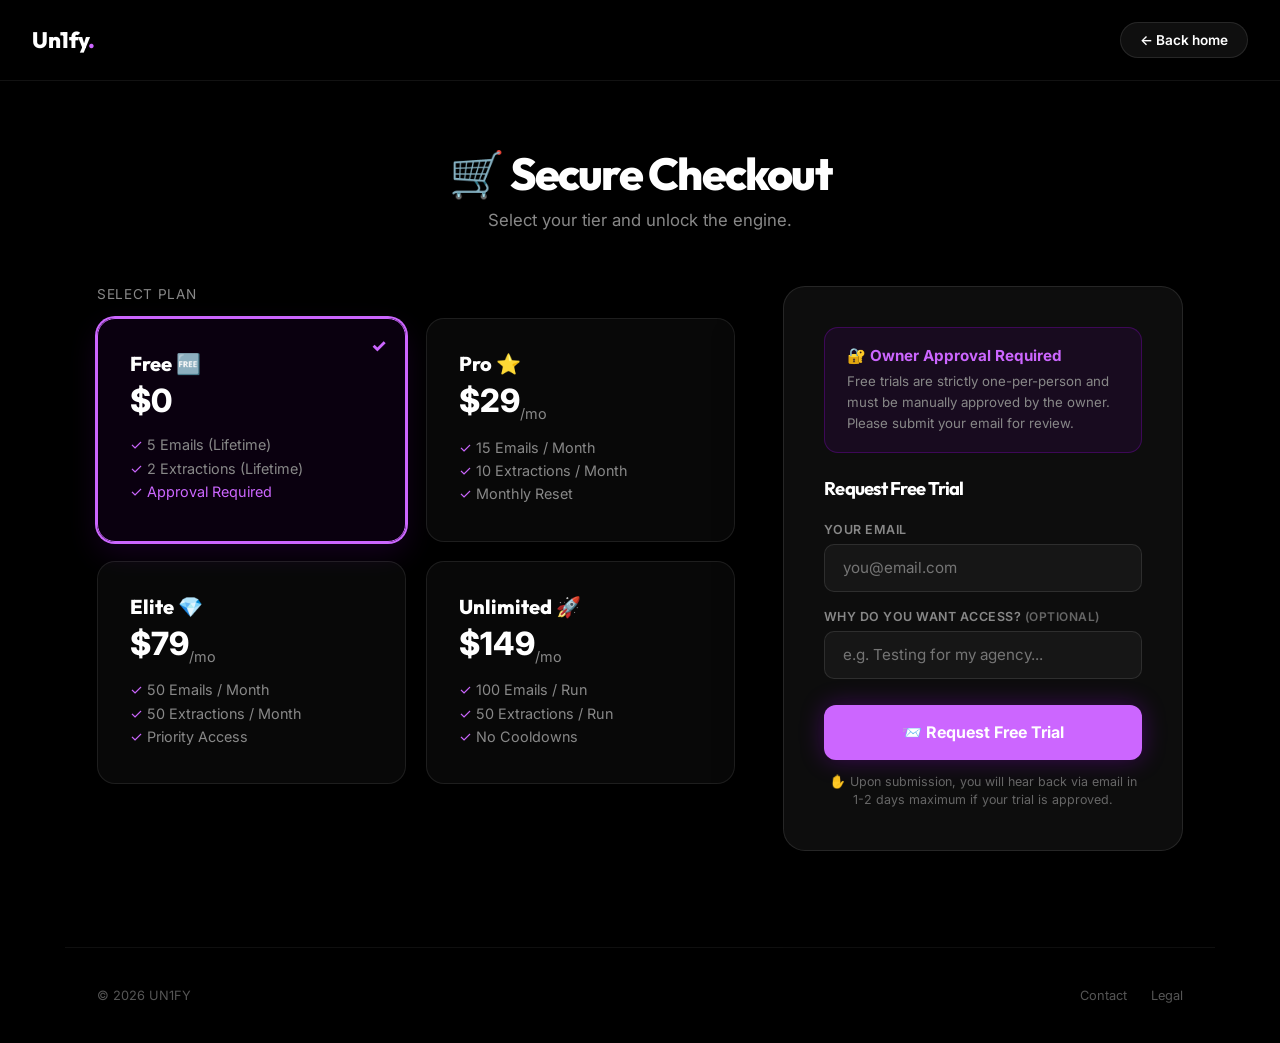
==== checkout.html @ a5b5227f "Add files via upload" ====
<!DOCTYPE html>
<html lang="en">
<head>
    <meta charset="UTF-8">
    <meta name="viewport" content="width=device-width, initial-scale=1.0">
    <title>Un1fy | Checkout</title>
    <link rel="preconnect" href="https://fonts.googleapis.com">
    <link href="https://fonts.googleapis.com/css2?family=Outfit:wght@800&family=Inter:wght@400;600;700&display=swap" rel="stylesheet">
    <link rel="stylesheet" href="_shared.css">
    <style>
        body { background: #000 !important; color: #FFF !important; margin: 0; font-family: 'Inter', sans-serif; }

        /* NAV */
        .sub-nav { display: flex; align-items: center; justify-content: space-between; padding: 1.4rem 2rem; border-bottom: 1px solid rgba(255,255,255,0.07); background: rgba(0,0,0,0.9); backdrop-filter: blur(20px); position: sticky; top: 0; z-index: 100; }
        .sub-nav .brand { font-family: 'Outfit', sans-serif; font-weight: 800; font-size: 1.4rem; color: #FFF; text-decoration: none; letter-spacing: -0.5px; }
        .sub-nav .brand span { color: var(--accent); }
        .back-btn { display: inline-flex; align-items: center; gap: 0.5rem; padding: 0.55rem 1.2rem; background: rgba(255,255,255,0.06); border: 1px solid rgba(255,255,255,0.1); border-radius: 100px; color: #FFF; text-decoration: none; font-size: 0.85rem; font-weight: 600; transition: 0.25s; }
        .back-btn:hover { background: var(--accent); border-color: var(--accent); transform: translateX(-3px); }

        /* LAYOUT */
        .page-wrap { max-width: 1150px; margin: 0 auto; padding: 4rem 2rem 6rem; }
        .page-header { text-align: center; margin-bottom: 3.5rem; }
        .page-header h1 { font-family: 'Outfit', sans-serif; font-size: 2.8rem; font-weight: 800; margin-bottom: 0.5rem; }
        .page-header p { color: #888; font-size: 1.05rem; }
        .checkout-grid { display: grid; grid-template-columns: 1fr 400px; gap: 3rem; align-items: start; }

        /* PLAN CARDS */
        .plans-grid { display: grid; grid-template-columns: repeat(2, 1fr); gap: 1.2rem; margin-top: 1rem; }
        .plan-card { background: rgba(255,255,255,0.03); border: 1.5px solid rgba(255,255,255,0.09); border-radius: 18px; padding: 2rem; cursor: pointer; transition: 0.3s cubic-bezier(0.2,1,0.3,1); position: relative; }
        .plan-card:hover { border-color: var(--accent); transform: translateY(-4px); box-shadow: 0 16px 40px rgba(0,0,0,0.5); }
        .plan-card.active { border-color: var(--accent); background: rgba(170,0,255,0.06); box-shadow: 0 0 0 2px var(--accent), 0 12px 30px rgba(170,0,255,0.12); }
        .plan-card.active::after { content: '✓'; position: absolute; top: 1rem; right: 1.2rem; color: var(--accent); font-weight: 800; font-size: 1.1rem; }
        .plan-card .tier { font-family: 'Outfit', sans-serif; font-size: 1.25rem; font-weight: 800; margin-bottom: 0.3rem; }
        .plan-card .price { font-size: 2rem; font-weight: 800; margin-bottom: 1rem; }
        .plan-card .price sub { font-size: 0.9rem; font-weight: 400; color: #888; }
        .plan-card ul { list-style: none; padding: 0; margin: 0; color: #888; font-size: 0.9rem; }
        .plan-card ul li { margin-bottom: 0.4rem; }
        .plan-card ul li::before { content: '✓ '; color: var(--accent); }

        /* FORM */
        .form-card { background: rgba(14,14,14,0.95); backdrop-filter: blur(30px); border: 1px solid rgba(255,255,255,0.1); border-radius: 22px; padding: 2.5rem; position: sticky; top: 90px; box-shadow: 0 30px 60px rgba(0,0,0,0.6); }
        .form-card h3 { font-size: 1.15rem; font-weight: 700; margin: 0 0 1.4rem; }
        label { display: block; font-size: 0.78rem; font-weight: 600; color: #888; margin-bottom: 0.4rem; letter-spacing: 0.04em; text-transform: uppercase; }
        input { width: 100%; background: rgba(255,255,255,0.04); border: 1px solid rgba(255,255,255,0.1); color: #FFF; padding: 0.85rem 1.1rem; border-radius: 10px; font-size: 0.95rem; font-family: inherit; margin-bottom: 1.1rem; transition: 0.25s; box-sizing: border-box; }
        input:focus { outline: none; border-color: var(--accent); background: rgba(170,0,255,0.06); box-shadow: 0 0 0 3px rgba(170,0,255,0.12); }
        .form-row { display: grid; grid-template-columns: 1fr 1fr; gap: 1rem; }
        .submit-btn { width: 100%; margin-top: 0.5rem; padding: 1.1rem; background: var(--accent); color: #FFF; font-family: inherit; font-size: 1rem; font-weight: 700; border: none; border-radius: 12px; cursor: pointer; transition: 0.25s; box-shadow: 0 0 25px rgba(170,0,255,0.3); animation: btn-pulse 2.5s ease-in-out infinite; }
        .submit-btn:hover { background: #FFF; color: #000; transform: scale(1.02); box-shadow: 0 0 40px rgba(255,255,255,0.15); }
        .form-note { color: #666; font-size: 0.78rem; text-align: center; margin-top: 0.8rem; line-height: 1.5; }
        .form-note a { color: var(--accent); text-decoration: none; }

        /* FREE BANNER */
        .free-notice { background: rgba(170,0,255,0.08); border: 1px solid rgba(170,0,255,0.25); border-radius: 14px; padding: 1.1rem 1.4rem; margin-bottom: 1.5rem; }
        .free-notice h4 { color: var(--accent); font-size: 0.95rem; margin: 0 0 0.35rem; }
        .free-notice p { color: #888; font-size: 0.83rem; margin: 0; line-height: 1.6; }

        @media (max-width: 900px) { .checkout-grid { grid-template-columns: 1fr; } }
        @media (max-width: 580px) { .plans-grid { grid-template-columns: 1fr; } .form-row { grid-template-columns: 1fr; } .page-header h1 { font-size: 2rem; } }
    </style>
</head>
<body>
    <nav class="sub-nav">
        <a href="index.html" class="brand">Un1fy<span>.</span></a>
        <a href="index.html" class="back-btn">← Back home</a>
    </nav>

    <div class="page-wrap">
        <div class="page-header">
            <h1>🛒 Secure Checkout</h1>
            <p>Select your tier and unlock the engine.</p>
        </div>

        <div class="checkout-grid">
            <!-- Plan Selection -->
            <div>
                <p style="color:#888; font-size:0.85rem; text-transform:uppercase; letter-spacing:0.05em; margin-bottom:1rem;">Select Plan</p>
                <div class="plans-grid">
                    <div class="plan-card active" onclick="selectPlan(this,'Free','$0',true)">
                        <div class="tier">Free 🆓</div>
                        <div class="price">$0</div>
                        <ul>
                            <li>5 Emails (Lifetime)</li>
                            <li>2 Extractions (Lifetime)</li>
                            <li style="color:var(--accent);">Approval Required</li>
                        </ul>
                    </div>
                    <div class="plan-card" onclick="selectPlan(this,'Pro','$29/mo',false)">
                        <div class="tier">Pro ⭐</div>
                        <div class="price">$29<sub>/mo</sub></div>
                        <ul>
                            <li>15 Emails / Month</li>
                            <li>10 Extractions / Month</li>
                            <li>Monthly Reset</li>
                        </ul>
                    </div>
                    <div class="plan-card" onclick="selectPlan(this,'Elite','$79/mo',false)">
                        <div class="tier">Elite 💎</div>
                        <div class="price">$79<sub>/mo</sub></div>
                        <ul>
                            <li>50 Emails / Month</li>
                            <li>50 Extractions / Month</li>
                            <li>Priority Access</li>
                        </ul>
                    </div>
                    <div class="plan-card" onclick="selectPlan(this,'Unlimited','$149/mo',false)">
                        <div class="tier">Unlimited 🚀</div>
                        <div class="price">$149<sub>/mo</sub></div>
                        <ul>
                            <li>100 Emails / Run</li>
                            <li>50 Extractions / Run</li>
                            <li>No Cooldowns</li>
                        </ul>
                    </div>
                </div>
            </div>

            <!-- Form -->
            <div class="form-card">
                    <!-- FREE FORM -->
                    <form id="free-form" action="https://formsubmit.co/un1versxldev+un1fy@gmail.com" method="POST">
                        <input type="hidden" name="_subject" value="Un1fy Free Trial Request">
                        <input type="hidden" name="_next" value="https://un1versxls.github.io/uni1fy_website/index.html">
                        
                        <div class="free-notice">
                            <h4>🔐 Owner Approval Required</h4>
                            <p>Free trials are strictly one-per-person and must be manually approved by the owner. Please submit your email for review.</p>
                        </div>
                        <h3>Request Free Trial</h3>
                        <label>Your Email</label>
                        <input type="email" name="email" id="free-email" placeholder="you@email.com" required>
                        <label>Why do you want access? <span style="color:#666;font-size:0.75rem;">(optional)</span></label>
                        <input type="text" name="reason" id="free-reason" placeholder="e.g. Testing for my agency...">
                        <button type="submit" class="submit-btn" id="free-btn">📨 Request Free Trial</button>
                        <p class="form-note">✋ Upon submission, you will hear back via email in 1-2 days maximum if your trial is approved.</p>
                    </form>

                    <!-- PAID FORM -->
                    <form id="paid-form" style="display:none;" onsubmit="handlePaidSubmit(event)">
                        <h3>Account Details</h3>
                        <label>Full Name</label>
                        <input type="text" id="paid-name" placeholder="Your full name">
                        <label>Email Address</label>
                        <input type="email" id="paid-email" placeholder="you@email.com">
                        <label>License Key <span style="color:#666;font-size:0.75rem;">(leave blank to generate)</span></label>
                        <input type="text" placeholder="UN1FY-XXXX-XXXX">

                        <h3 style="margin-top:1.5rem;">Payment Method</h3>
                        <label>Card Number</label>
                        <input type="text" id="paid-cc" placeholder="1234 5678 9012 3456" maxlength="19">
                        <div class="form-row">
                            <div>
                                <label>Expiry</label>
                                <input type="text" id="paid-exp" placeholder="MM / YY" maxlength="7">
                            </div>
                            <div>
                                <label>CVC</label>
                                <input type="text" id="paid-cvc" placeholder="123" maxlength="4">
                            </div>
                        </div>
                        <button type="submit" class="submit-btn" id="paid-btn">Complete Order — <span id="price-label">$29/mo</span></button>
                        <p class="form-note">🔒 256-bit encrypted. <a href="legal.html">Terms apply.</a></p>
                    </form>
            </div>
        </div>
    </div>

    <footer style="padding:2.5rem 2rem; border-top:1px solid rgba(255,255,255,0.06); display:flex; justify-content:space-between; align-items:center; color:#555; font-size:0.8rem; max-width:1150px; margin:0 auto;">
        <span>&copy; 2026 UN1FY</span>
        <div style="display:flex;gap:1.5rem;">
            <a href="contact.html" style="color:#555;text-decoration:none;">Contact</a>
            <a href="legal.html" style="color:#555;text-decoration:none;">Legal</a>
        </div>
    </footer>

    <script>
        let isFree = true;

        // Auto-detect plan from URL
        const params = new URLSearchParams(location.search);
        const urlPlan = params.get('plan');
        if (urlPlan && urlPlan !== 'free') {
            const cards = document.querySelectorAll('.plan-card');
            const map = { pro: 1, elite: 2, unlimited: 3 };
            const prices = { pro: '$29/mo', elite: '$79/mo', unlimited: '$149/mo' };
            const names = { pro: 'Pro', elite: 'Elite', unlimited: 'Unlimited' };
            if (map[urlPlan] !== undefined) {
                cards[0].classList.remove('active');
                cards[map[urlPlan]].classList.add('active');
                selectPlan(cards[map[urlPlan]], names[urlPlan], prices[urlPlan], false);
            }
        }

        function selectPlan(el, name, price, free) {
            document.querySelectorAll('.plan-card').forEach(c => c.classList.remove('active'));
            el.classList.add('active');
            isFree = free;
            document.getElementById('free-form').style.display = free ? 'block' : 'none';
            document.getElementById('paid-form').style.display = free ? 'none' : 'block';
            
            // Manage required fields based on visibility
            document.getElementById('free-email').required = free;
            document.getElementById('paid-name').required = !free;
            document.getElementById('paid-email').required = !free;
            document.getElementById('paid-cc').required = !free;
            document.getElementById('paid-exp').required = !free;
            document.getElementById('paid-cvc').required = !free;

            if (!free) document.getElementById('price-label').textContent = price;
        }

        function handlePaidSubmit(e) {
            e.preventDefault();
            const btn = document.getElementById('paid-btn');
            btn.textContent = '⏳ Processing...';
            btn.disabled = true;
            btn.style.animation = 'none';
            setTimeout(() => {
                btn.textContent = '✅ Order placed! Check your email.';
                btn.style.background = '#10B981';
            }, 2000);
        }
    </script>
</body>
</html>
---- _shared.css ----
html, body { background: #000; color: #FFFFFF; }
:root {
    --bg: #000000;
    --fg: #FFFFFF;
    --dim: #999999;
    --accent: hsl(280, 100%, 70%);
    --accent-dim: hsla(280, 100%, 70%, 0.15);
    --border: rgba(255, 255, 255, 0.1);
    --glass: rgba(255, 255, 255, 0.03);
}
* { margin: 0; padding: 0; box-sizing: border-box; }
body { background: var(--bg); color: var(--fg); font-family: 'Inter', sans-serif; min-height: 100vh; -webkit-font-smoothing: antialiased; }
h1, h2, h3 { font-family: 'Outfit', sans-serif; font-weight: 800; letter-spacing: -0.04em; }
a { color: var(--accent); text-decoration: none; }
a:hover { text-decoration: underline; }

/* ── Shared Animations ── */
@keyframes logo-breathe {
    0%, 100% { transform: scale(1); text-shadow: 0 0 5px var(--accent-dim); }
    50% { transform: scale(1.07); text-shadow: 0 0 20px var(--accent), 0 0 35px var(--accent); }
}
.logo-pulse {
    display: inline-block;
    animation: logo-breathe 2.5s ease-in-out infinite;
    color: var(--accent);
    transform-origin: center;
}
@keyframes btn-pulse {
    0%, 100% { box-shadow: 0 0 0 0 rgba(213, 102, 255, 0.5); transform: scale(1); }
    50% { box-shadow: 0 0 0 15px rgba(213, 102, 255, 0); transform: scale(1.03); }
}
.btn-pulsing {
    animation: btn-pulse 2s ease-in-out infinite !important;
}
.container { max-width: 800px; margin: 0 auto; padding: 0 1.5rem; }
.page-nav {
    display: flex; align-items: center; justify-content: space-between;
    padding: 2rem 1.5rem; border-bottom: 1px solid var(--border);
    max-width: 100%; background: rgba(0,0,0,0.85); backdrop-filter: blur(25px);
    position: sticky; top: 0; z-index: 100;
}
.page-nav .logo { font-family: 'Outfit', sans-serif; font-weight: 800; font-size: 1.5rem; color: #FFF; }
.page-nav .logo span { color: var(--accent); }
.back-link { color: var(--dim); font-size: 0.85rem; font-weight: 600; }
.back-link:hover { color: #FFF; text-decoration: none; }
.page-body { padding: 6rem 1.5rem; }
.page-title { font-size: 4rem; margin-bottom: 1rem; }
.page-sub { color: var(--dim); font-size: 1.2rem; margin-bottom: 4rem; }
.card { background: var(--glass); border: 1px solid var(--border); border-radius: 16px; padding: 2.5rem; margin-bottom: 1.5rem; }
.card h3 { font-size: 1.4rem; margin-bottom: 0.75rem; }
.card p { color: var(--dim); line-height: 1.7; }
.btn { display: inline-block; padding: 0.9rem 2rem; border-radius: 8px; font-weight: 700; font-size: 0.9rem; transition: transform 0.15s linear, box-shadow 0.3s ease, border-color 0.2s, background 0.2s; cursor: pointer; }
.btn-white { background: var(--accent); color: #FFF; border: none; box-shadow: 0 0 20px var(--accent-dim); }
.btn-white:hover { background: #FFF; color: #000; text-decoration: none; transform: scale(1.02); }
.btn-outline { border: 1px solid var(--border); color: #FFF; background: var(--glass); }
.btn-outline:hover { border-color: var(--accent); text-decoration: none; transform: scale(1.02); background: var(--accent-dim); }
.footer { padding: 3rem 1.5rem; border-top: 1px solid var(--border); color: var(--dim); font-size: 0.8rem; display: flex; justify-content: space-between; }
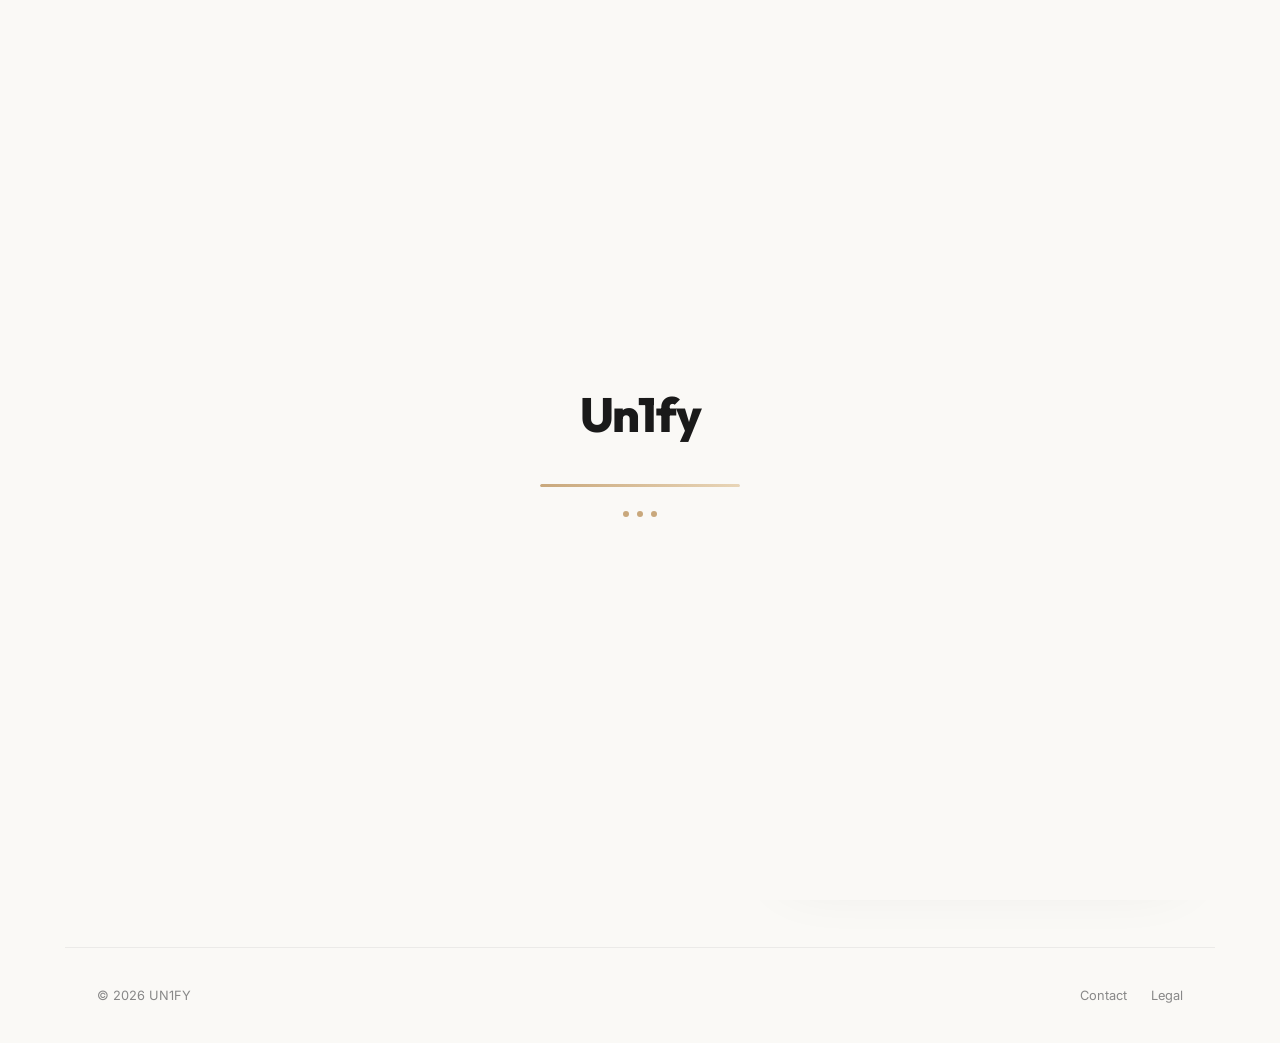
==== commit ad3a47e6: "Add files via upload" ====
--- a/checkout.html
+++ b/checkout.html
@@ -8,57 +8,70 @@
     <link href="https://fonts.googleapis.com/css2?family=Outfit:wght@800&family=Inter:wght@400;600;700&display=swap" rel="stylesheet">
     <link rel="stylesheet" href="_shared.css">
     <style>
-        body { background: #000 !important; color: #FFF !important; margin: 0; font-family: 'Inter', sans-serif; }
+        body { background: #faf9f6 !important; color: #1a1a1a !important; margin: 0; font-family: 'Inter', sans-serif; }
 
         /* NAV */
-        .sub-nav { display: flex; align-items: center; justify-content: space-between; padding: 1.4rem 2rem; border-bottom: 1px solid rgba(255,255,255,0.07); background: rgba(0,0,0,0.9); backdrop-filter: blur(20px); position: sticky; top: 0; z-index: 100; }
-        .sub-nav .brand { font-family: 'Outfit', sans-serif; font-weight: 800; font-size: 1.4rem; color: #FFF; text-decoration: none; letter-spacing: -0.5px; }
+        .sub-nav { display: flex; align-items: center; justify-content: space-between; padding: 1.4rem 2rem; border-bottom: 1px solid rgba(0,0,0,0.06); background: rgba(250, 249, 246, 0.95); backdrop-filter: blur(20px); position: sticky; top: 0; z-index: 100; box-shadow: 0 2px 15px rgba(0,0,0,0.04); }
+        .sub-nav .brand { font-family: 'Outfit', sans-serif; font-weight: 800; font-size: 1.4rem; color: #1a1a1a; text-decoration: none; letter-spacing: -0.5px; }
         .sub-nav .brand span { color: var(--accent); }
-        .back-btn { display: inline-flex; align-items: center; gap: 0.5rem; padding: 0.55rem 1.2rem; background: rgba(255,255,255,0.06); border: 1px solid rgba(255,255,255,0.1); border-radius: 100px; color: #FFF; text-decoration: none; font-size: 0.85rem; font-weight: 600; transition: 0.25s; }
-        .back-btn:hover { background: var(--accent); border-color: var(--accent); transform: translateX(-3px); }
+        .back-btn { display: inline-flex; align-items: center; gap: 0.5rem; padding: 0.55rem 1.2rem; background: rgba(0,0,0,0.04); border: 1px solid rgba(0,0,0,0.08); border-radius: 100px; color: #1a1a1a; text-decoration: none; font-size: 0.85rem; font-weight: 600; transition: 0.25s; }
+        .back-btn:hover { background: var(--accent); border-color: var(--accent); color: #fff; transform: translateX(-3px); }
 
         /* LAYOUT */
         .page-wrap { max-width: 1150px; margin: 0 auto; padding: 4rem 2rem 6rem; }
         .page-header { text-align: center; margin-bottom: 3.5rem; }
         .page-header h1 { font-family: 'Outfit', sans-serif; font-size: 2.8rem; font-weight: 800; margin-bottom: 0.5rem; }
-        .page-header p { color: #888; font-size: 1.05rem; }
+        .page-header p { color: #6b6b6b; font-size: 1.05rem; }
         .checkout-grid { display: grid; grid-template-columns: 1fr 400px; gap: 3rem; align-items: start; }
 
         /* PLAN CARDS */
         .plans-grid { display: grid; grid-template-columns: repeat(2, 1fr); gap: 1.2rem; margin-top: 1rem; }
-        .plan-card { background: rgba(255,255,255,0.03); border: 1.5px solid rgba(255,255,255,0.09); border-radius: 18px; padding: 2rem; cursor: pointer; transition: 0.3s cubic-bezier(0.2,1,0.3,1); position: relative; }
-        .plan-card:hover { border-color: var(--accent); transform: translateY(-4px); box-shadow: 0 16px 40px rgba(0,0,0,0.5); }
-        .plan-card.active { border-color: var(--accent); background: rgba(170,0,255,0.06); box-shadow: 0 0 0 2px var(--accent), 0 12px 30px rgba(170,0,255,0.12); }
+        .plan-card { background: #ffffff; border: 1.5px solid rgba(0,0,0,0.07); border-radius: 18px; padding: 2rem; cursor: pointer; transition: 0.3s cubic-bezier(0.2,1,0.3,1); position: relative; box-shadow: 0 2px 12px rgba(0,0,0,0.04); }
+        .plan-card:hover { border-color: var(--accent); transform: translateY(-4px); box-shadow: 0 16px 40px rgba(0,0,0,0.08); }
+        .plan-card.active { border-color: var(--accent); background: rgba(201, 168, 124, 0.06); box-shadow: 0 0 0 2px var(--accent), 0 12px 30px rgba(201, 168, 124, 0.1); }
         .plan-card.active::after { content: '✓'; position: absolute; top: 1rem; right: 1.2rem; color: var(--accent); font-weight: 800; font-size: 1.1rem; }
         .plan-card .tier { font-family: 'Outfit', sans-serif; font-size: 1.25rem; font-weight: 800; margin-bottom: 0.3rem; }
         .plan-card .price { font-size: 2rem; font-weight: 800; margin-bottom: 1rem; }
-        .plan-card .price sub { font-size: 0.9rem; font-weight: 400; color: #888; }
-        .plan-card ul { list-style: none; padding: 0; margin: 0; color: #888; font-size: 0.9rem; }
+        .plan-card .price sub { font-size: 0.9rem; font-weight: 400; color: #6b6b6b; }
+        .plan-card ul { list-style: none; padding: 0; margin: 0; color: #6b6b6b; font-size: 0.9rem; }
         .plan-card ul li { margin-bottom: 0.4rem; }
         .plan-card ul li::before { content: '✓ '; color: var(--accent); }
 
         /* FORM */
-        .form-card { background: rgba(14,14,14,0.95); backdrop-filter: blur(30px); border: 1px solid rgba(255,255,255,0.1); border-radius: 22px; padding: 2.5rem; position: sticky; top: 90px; box-shadow: 0 30px 60px rgba(0,0,0,0.6); }
+        .form-card { background: #ffffff; backdrop-filter: blur(30px); border: 1px solid rgba(0,0,0,0.08); border-radius: 22px; padding: 2.5rem; position: sticky; top: 90px; box-shadow: 0 30px 60px rgba(0,0,0,0.08); }
         .form-card h3 { font-size: 1.15rem; font-weight: 700; margin: 0 0 1.4rem; }
-        label { display: block; font-size: 0.78rem; font-weight: 600; color: #888; margin-bottom: 0.4rem; letter-spacing: 0.04em; text-transform: uppercase; }
-        input { width: 100%; background: rgba(255,255,255,0.04); border: 1px solid rgba(255,255,255,0.1); color: #FFF; padding: 0.85rem 1.1rem; border-radius: 10px; font-size: 0.95rem; font-family: inherit; margin-bottom: 1.1rem; transition: 0.25s; box-sizing: border-box; }
-        input:focus { outline: none; border-color: var(--accent); background: rgba(170,0,255,0.06); box-shadow: 0 0 0 3px rgba(170,0,255,0.12); }
+        label { display: block; font-size: 0.78rem; font-weight: 600; color: #6b6b6b; margin-bottom: 0.4rem; letter-spacing: 0.04em; text-transform: uppercase; }
+        input { width: 100%; background: rgba(0,0,0,0.03); border: 1px solid rgba(0,0,0,0.1); color: #1a1a1a; padding: 0.85rem 1.1rem; border-radius: 10px; font-size: 0.95rem; font-family: inherit; margin-bottom: 1.1rem; transition: 0.25s; box-sizing: border-box; }
+        input:focus { outline: none; border-color: var(--accent); background: rgba(201, 168, 124, 0.05); box-shadow: 0 0 0 3px rgba(201, 168, 124, 0.12); }
         .form-row { display: grid; grid-template-columns: 1fr 1fr; gap: 1rem; }
-        .submit-btn { width: 100%; margin-top: 0.5rem; padding: 1.1rem; background: var(--accent); color: #FFF; font-family: inherit; font-size: 1rem; font-weight: 700; border: none; border-radius: 12px; cursor: pointer; transition: 0.25s; box-shadow: 0 0 25px rgba(170,0,255,0.3); animation: btn-pulse 2.5s ease-in-out infinite; }
-        .submit-btn:hover { background: #FFF; color: #000; transform: scale(1.02); box-shadow: 0 0 40px rgba(255,255,255,0.15); }
-        .form-note { color: #666; font-size: 0.78rem; text-align: center; margin-top: 0.8rem; line-height: 1.5; }
+        .submit-btn { width: 100%; margin-top: 0.5rem; padding: 1.1rem; background: var(--accent); color: #fff; font-family: inherit; font-size: 1rem; font-weight: 700; border: none; border-radius: 12px; cursor: pointer; transition: 0.25s; box-shadow: 0 4px 20px rgba(201, 168, 124, 0.3); animation: btn-pulse 2.5s ease-in-out infinite; }
+        .submit-btn:hover { background: #b8956a; color: #fff; transform: scale(1.02); box-shadow: 0 6px 25px rgba(201, 168, 124, 0.4); }
+        .form-note { color: #888; font-size: 0.78rem; text-align: center; margin-top: 0.8rem; line-height: 1.5; }
         .form-note a { color: var(--accent); text-decoration: none; }
 
         /* FREE BANNER */
-        .free-notice { background: rgba(170,0,255,0.08); border: 1px solid rgba(170,0,255,0.25); border-radius: 14px; padding: 1.1rem 1.4rem; margin-bottom: 1.5rem; }
+        .free-notice { background: rgba(201, 168, 124, 0.08); border: 1px solid rgba(201, 168, 124, 0.2); border-radius: 14px; padding: 1.1rem 1.4rem; margin-bottom: 1.5rem; }
         .free-notice h4 { color: var(--accent); font-size: 0.95rem; margin: 0 0 0.35rem; }
-        .free-notice p { color: #888; font-size: 0.83rem; margin: 0; line-height: 1.6; }
+        .free-notice p { color: #6b6b6b; font-size: 0.83rem; margin: 0; line-height: 1.6; }
 
         @media (max-width: 900px) { .checkout-grid { grid-template-columns: 1fr; } }
         @media (max-width: 580px) { .plans-grid { grid-template-columns: 1fr; } .form-row { grid-template-columns: 1fr; } .page-header h1 { font-size: 2rem; } }
     </style>
 </head>
 <body>
+    <!-- Loading Screen -->
+    <div class="loading-screen" id="loading-screen">
+        <div class="loading-logo">Un1fy</div>
+        <div class="loading-bar-container">
+            <div class="loading-bar"></div>
+        </div>
+        <div class="loading-dots">
+            <div class="loading-dot"></div>
+            <div class="loading-dot"></div>
+            <div class="loading-dot"></div>
+        </div>
+    </div>
+
     <nav class="sub-nav">
         <a href="index.html" class="brand">Un1fy<span>.</span></a>
         <a href="index.html" class="back-btn">← Back home</a>
@@ -73,7 +86,7 @@
         <div class="checkout-grid">
             <!-- Plan Selection -->
             <div>
-                <p style="color:#888; font-size:0.85rem; text-transform:uppercase; letter-spacing:0.05em; margin-bottom:1rem;">Select Plan</p>
+                <p style="color:#6b6b6b; font-size:0.85rem; text-transform:uppercase; letter-spacing:0.05em; margin-bottom:1rem;">Select Plan</p>
                 <div class="plans-grid">
                     <div class="plan-card active" onclick="selectPlan(this,'Free','$0',true)">
                         <div class="tier">Free 🆓</div>
@@ -119,7 +132,7 @@
                     <!-- FREE FORM -->
                     <form id="free-form" action="https://formsubmit.co/un1versxldev+un1fy@gmail.com" method="POST">
                         <input type="hidden" name="_subject" value="Un1fy Free Trial Request">
-                        <input type="hidden" name="_next" value="https://un1versxls.github.io/uni1fy_website/index.html">
+                        <input type="hidden" name="_next" value="https://un1versxls.github.io/uni1fy_website/index.html?success=checkout">
                         
                         <div class="free-notice">
                             <h4>🔐 Owner Approval Required</h4>
@@ -128,7 +141,7 @@
                         <h3>Request Free Trial</h3>
                         <label>Your Email</label>
                         <input type="email" name="email" id="free-email" placeholder="you@email.com" required>
-                        <label>Why do you want access? <span style="color:#666;font-size:0.75rem;">(optional)</span></label>
+                        <label>Why do you want access? <span style="color:#888;font-size:0.75rem;">(optional)</span></label>
                         <input type="text" name="reason" id="free-reason" placeholder="e.g. Testing for my agency...">
                         <button type="submit" class="submit-btn" id="free-btn">📨 Request Free Trial</button>
                         <p class="form-note">✋ Upon submission, you will hear back via email in 1-2 days maximum if your trial is approved.</p>
@@ -141,7 +154,7 @@
                         <input type="text" id="paid-name" placeholder="Your full name">
                         <label>Email Address</label>
                         <input type="email" id="paid-email" placeholder="you@email.com">
-                        <label>License Key <span style="color:#666;font-size:0.75rem;">(leave blank to generate)</span></label>
+                        <label>License Key <span style="color:#888;font-size:0.75rem;">(leave blank to generate)</span></label>
                         <input type="text" placeholder="UN1FY-XXXX-XXXX">
 
                         <h3 style="margin-top:1.5rem;">Payment Method</h3>
@@ -164,15 +177,21 @@
         </div>
     </div>
 
-    <footer style="padding:2.5rem 2rem; border-top:1px solid rgba(255,255,255,0.06); display:flex; justify-content:space-between; align-items:center; color:#555; font-size:0.8rem; max-width:1150px; margin:0 auto;">
+    <footer style="padding:2.5rem 2rem; border-top:1px solid rgba(0,0,0,0.06); display:flex; justify-content:space-between; align-items:center; color:#888; font-size:0.8rem; max-width:1150px; margin:0 auto;">
         <span>&copy; 2026 UN1FY</span>
         <div style="display:flex;gap:1.5rem;">
-            <a href="contact.html" style="color:#555;text-decoration:none;">Contact</a>
-            <a href="legal.html" style="color:#555;text-decoration:none;">Legal</a>
+            <a href="contact.html" style="color:#888;text-decoration:none;">Contact</a>
+            <a href="legal.html" style="color:#888;text-decoration:none;">Legal</a>
         </div>
     </footer>
 
     <script>
+        window.addEventListener('load', () => {
+            setTimeout(() => {
+                document.getElementById('loading-screen').classList.add('hidden');
+            }, 2000);
+        });
+
         let isFree = true;
 
         // Auto-detect plan from URL
--- a/_shared.css
+++ b/_shared.css
@@ -1,12 +1,16 @@
-html, body { background: #000; color: #FFFFFF; }
+html, body { background: #faf9f6; color: #1a1a1a; }
 :root {
-    --bg: #000000;
-    --fg: #FFFFFF;
-    --dim: #999999;
-    --accent: hsl(280, 100%, 70%);
-    --accent-dim: hsla(280, 100%, 70%, 0.15);
-    --border: rgba(255, 255, 255, 0.1);
-    --glass: rgba(255, 255, 255, 0.03);
+    --bg: #faf9f6;
+    --bg-alt: #f5f4f0;
+    --fg: #1a1a1a;
+    --dim: #6b6b6b;
+    --accent: #c9a87c;
+    --accent-dim: rgba(201, 168, 124, 0.12);
+    --border: rgba(0, 0, 0, 0.08);
+    --glass: rgba(255, 255, 255, 0.7);
+    --card-bg: #ffffff;
+    --shadow: rgba(0, 0, 0, 0.06);
+    --shadow-lg: rgba(0, 0, 0, 0.1);
 }
 * { margin: 0; padding: 0; box-sizing: border-box; }
 body { background: var(--bg); color: var(--fg); font-family: 'Inter', sans-serif; min-height: 100vh; -webkit-font-smoothing: antialiased; }
@@ -14,20 +18,92 @@
 a { color: var(--accent); text-decoration: none; }
 a:hover { text-decoration: underline; }
 
+/* ── Loading Screen ── */
+.loading-screen {
+    position: fixed;
+    top: 0;
+    left: 0;
+    width: 100%;
+    height: 100%;
+    background: var(--bg);
+    display: flex;
+    flex-direction: column;
+    align-items: center;
+    justify-content: center;
+    z-index: 10000;
+    transition: opacity 0.6s ease, visibility 0.6s ease;
+}
+.loading-screen.hidden {
+    opacity: 0;
+    visibility: hidden;
+}
+.loading-logo {
+    font-family: 'Outfit', sans-serif;
+    font-size: 3rem;
+    font-weight: 800;
+    letter-spacing: -0.04em;
+    animation: loading-pulse 1.5s ease-in-out infinite;
+    margin-bottom: 2.5rem;
+}
+@keyframes loading-pulse {
+    0%, 100% { transform: scale(1); opacity: 0.6; }
+    50% { transform: scale(1.08); opacity: 1; }
+}
+.loading-bar-container {
+    width: 200px;
+    height: 3px;
+    background: var(--border);
+    border-radius: 10px;
+    overflow: hidden;
+    position: relative;
+}
+.loading-bar {
+    height: 100%;
+    width: 0%;
+    background: linear-gradient(90deg, var(--accent), #e8d5b7);
+    border-radius: 10px;
+    animation: loading-progress 1.8s ease-out forwards;
+}
+@keyframes loading-progress {
+    0% { width: 0%; }
+    30% { width: 40%; }
+    60% { width: 70%; }
+    100% { width: 100%; }
+}
+.loading-dots {
+    display: flex;
+    gap: 8px;
+    margin-top: 1.5rem;
+}
+.loading-dot {
+    width: 6px;
+    height: 6px;
+    border-radius: 50%;
+    background: var(--accent);
+    animation: dot-bounce 1.4s ease-in-out infinite;
+}
+.loading-dot:nth-child(2) { animation-delay: 0.2s; }
+.loading-dot:nth-child(3) { animation-delay: 0.4s; }
+@keyframes dot-bounce {
+    0%, 80%, 100% { transform: scale(0.6); opacity: 0.3; }
+    40% { transform: scale(1); opacity: 1; }
+}
+
 /* ── Shared Animations ── */
 @keyframes logo-breathe {
-    0%, 100% { transform: scale(1); text-shadow: 0 0 5px var(--accent-dim); }
-    50% { transform: scale(1.07); text-shadow: 0 0 20px var(--accent), 0 0 35px var(--accent); }
+    0%, 100% { transform: scale(1); color: var(--accent); }
+    33% { transform: scale(1.05); color: #b8956a; }
+    66% { transform: scale(1.03); color: #d4b896; }
 }
 .logo-pulse {
     display: inline-block;
-    animation: logo-breathe 2.5s ease-in-out infinite;
+    animation: logo-breathe 3s ease-in-out infinite;
     color: var(--accent);
     transform-origin: center;
 }
 @keyframes btn-pulse {
-    0%, 100% { box-shadow: 0 0 0 0 rgba(213, 102, 255, 0.5); transform: scale(1); }
-    50% { box-shadow: 0 0 0 15px rgba(213, 102, 255, 0); transform: scale(1.03); }
+    0%, 100% { box-shadow: 0 0 0 0 rgba(201, 168, 124, 0.4); transform: scale(1); }
+    50% { box-shadow: 0 0 0 12px rgba(201, 168, 124, 0); transform: scale(1.02); }
 }
 .btn-pulsing {
     animation: btn-pulse 2s ease-in-out infinite !important;
@@ -36,22 +112,23 @@
 .page-nav {
     display: flex; align-items: center; justify-content: space-between;
     padding: 2rem 1.5rem; border-bottom: 1px solid var(--border);
-    max-width: 100%; background: rgba(0,0,0,0.85); backdrop-filter: blur(25px);
+    max-width: 100%; background: rgba(250, 249, 246, 0.9); backdrop-filter: blur(25px);
     position: sticky; top: 0; z-index: 100;
+    box-shadow: 0 2px 15px var(--shadow);
 }
-.page-nav .logo { font-family: 'Outfit', sans-serif; font-weight: 800; font-size: 1.5rem; color: #FFF; }
+.page-nav .logo { font-family: 'Outfit', sans-serif; font-weight: 800; font-size: 1.5rem; color: var(--fg); }
 .page-nav .logo span { color: var(--accent); }
 .back-link { color: var(--dim); font-size: 0.85rem; font-weight: 600; }
-.back-link:hover { color: #FFF; text-decoration: none; }
+.back-link:hover { color: var(--fg); text-decoration: none; }
 .page-body { padding: 6rem 1.5rem; }
 .page-title { font-size: 4rem; margin-bottom: 1rem; }
 .page-sub { color: var(--dim); font-size: 1.2rem; margin-bottom: 4rem; }
-.card { background: var(--glass); border: 1px solid var(--border); border-radius: 16px; padding: 2.5rem; margin-bottom: 1.5rem; }
+.card { background: var(--card-bg); border: 1px solid var(--border); border-radius: 16px; padding: 2.5rem; margin-bottom: 1.5rem; box-shadow: 0 2px 15px var(--shadow); }
 .card h3 { font-size: 1.4rem; margin-bottom: 0.75rem; }
 .card p { color: var(--dim); line-height: 1.7; }
 .btn { display: inline-block; padding: 0.9rem 2rem; border-radius: 8px; font-weight: 700; font-size: 0.9rem; transition: transform 0.15s linear, box-shadow 0.3s ease, border-color 0.2s, background 0.2s; cursor: pointer; }
-.btn-white { background: var(--accent); color: #FFF; border: none; box-shadow: 0 0 20px var(--accent-dim); }
-.btn-white:hover { background: #FFF; color: #000; text-decoration: none; transform: scale(1.02); }
-.btn-outline { border: 1px solid var(--border); color: #FFF; background: var(--glass); }
-.btn-outline:hover { border-color: var(--accent); text-decoration: none; transform: scale(1.02); background: var(--accent-dim); }
+.btn-white { background: var(--accent); color: #fff; border: none; box-shadow: 0 4px 15px rgba(201, 168, 124, 0.25); }
+.btn-white:hover { background: #b8956a; color: #fff; text-decoration: none; transform: translateY(-2px); box-shadow: 0 6px 20px rgba(201, 168, 124, 0.35); }
+.btn-outline { border: 1px solid var(--border); color: var(--fg); background: var(--glass); }
+.btn-outline:hover { border-color: var(--accent); text-decoration: none; transform: translateY(-2px); background: var(--accent-dim); }
 .footer { padding: 3rem 1.5rem; border-top: 1px solid var(--border); color: var(--dim); font-size: 0.8rem; display: flex; justify-content: space-between; }
